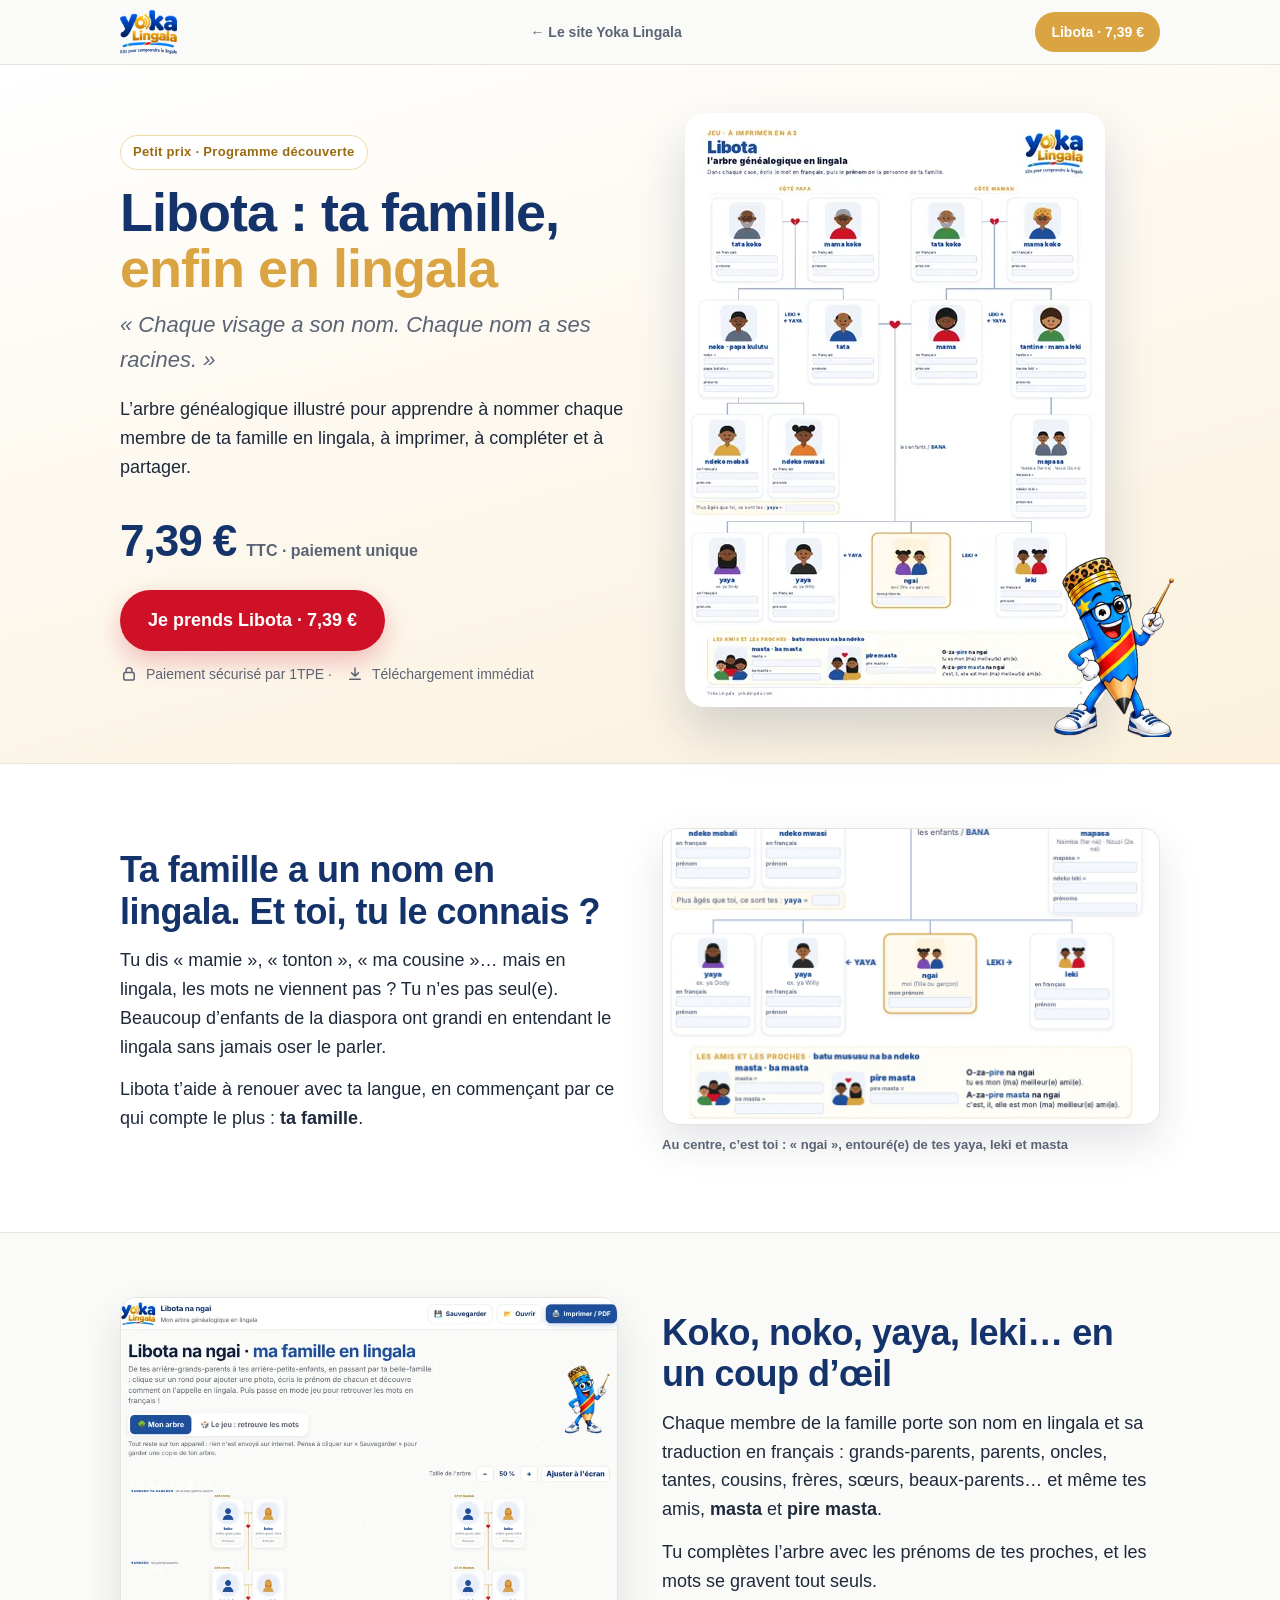
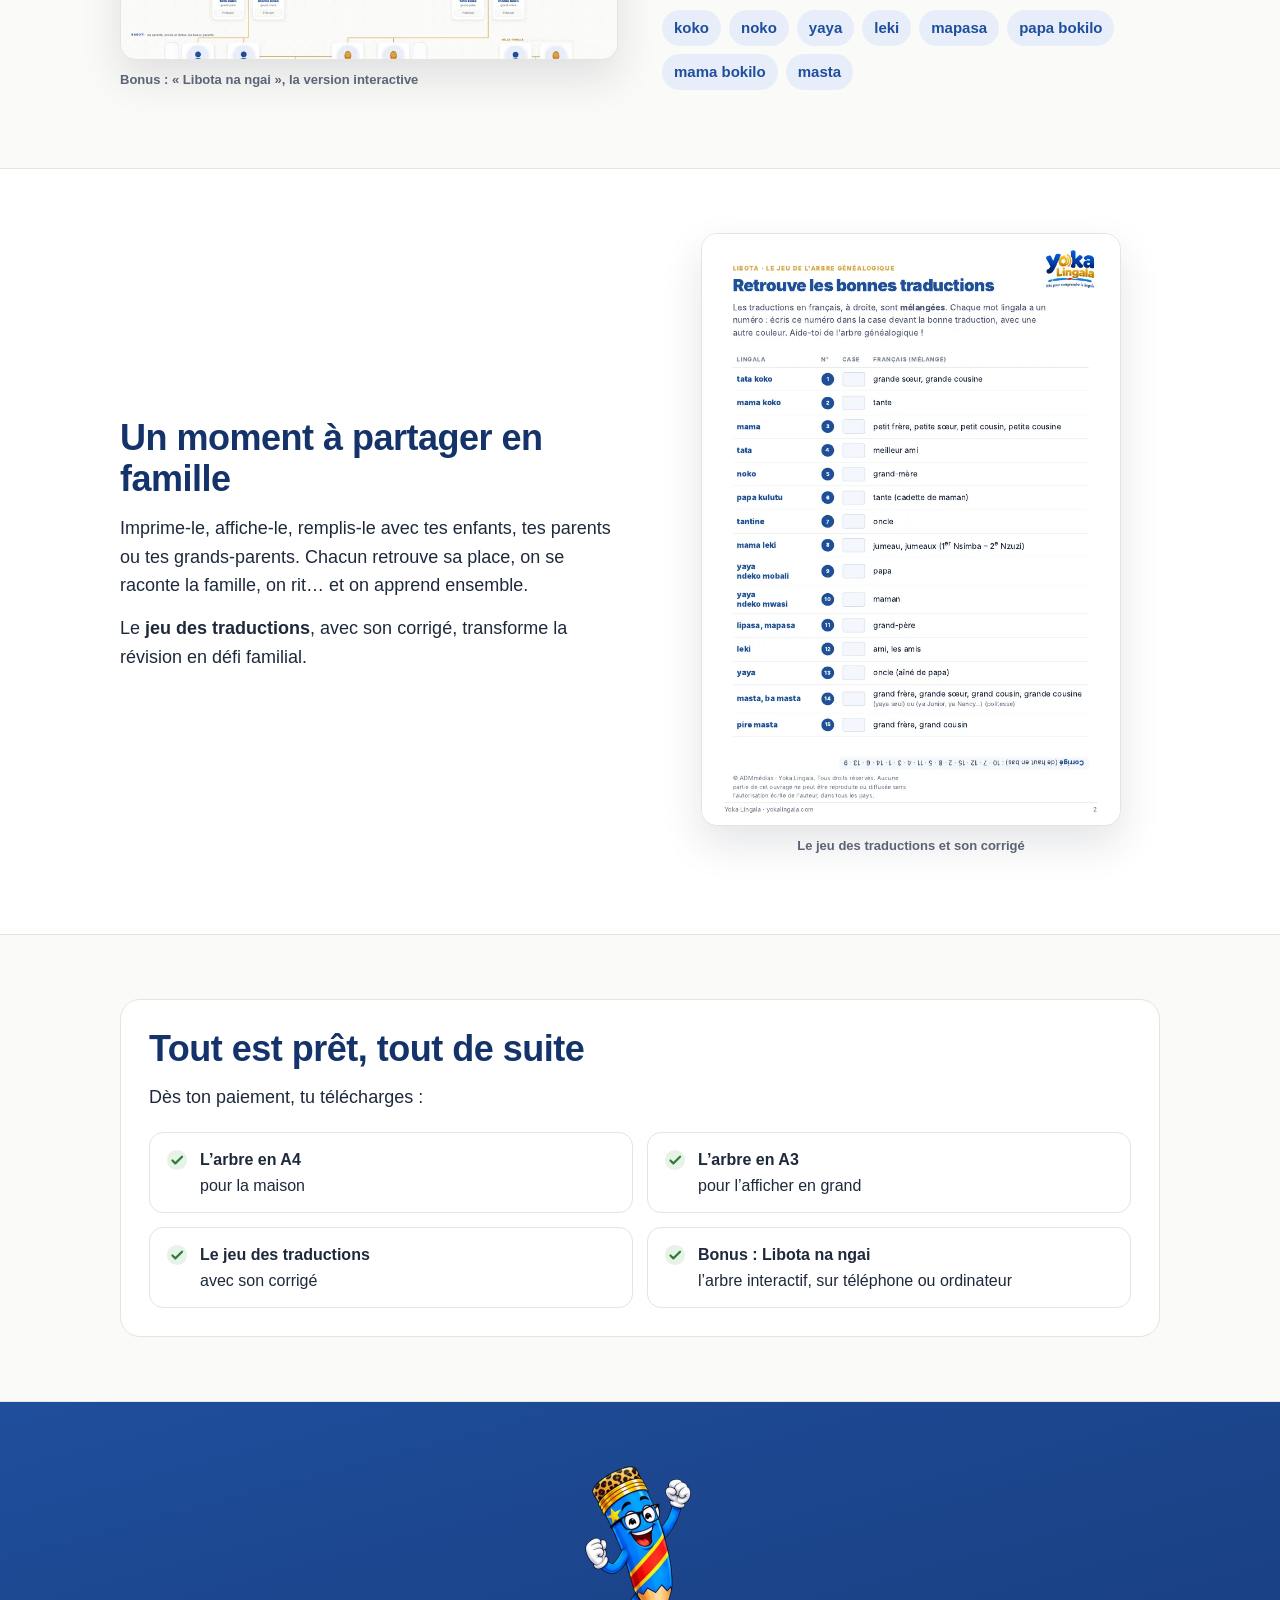
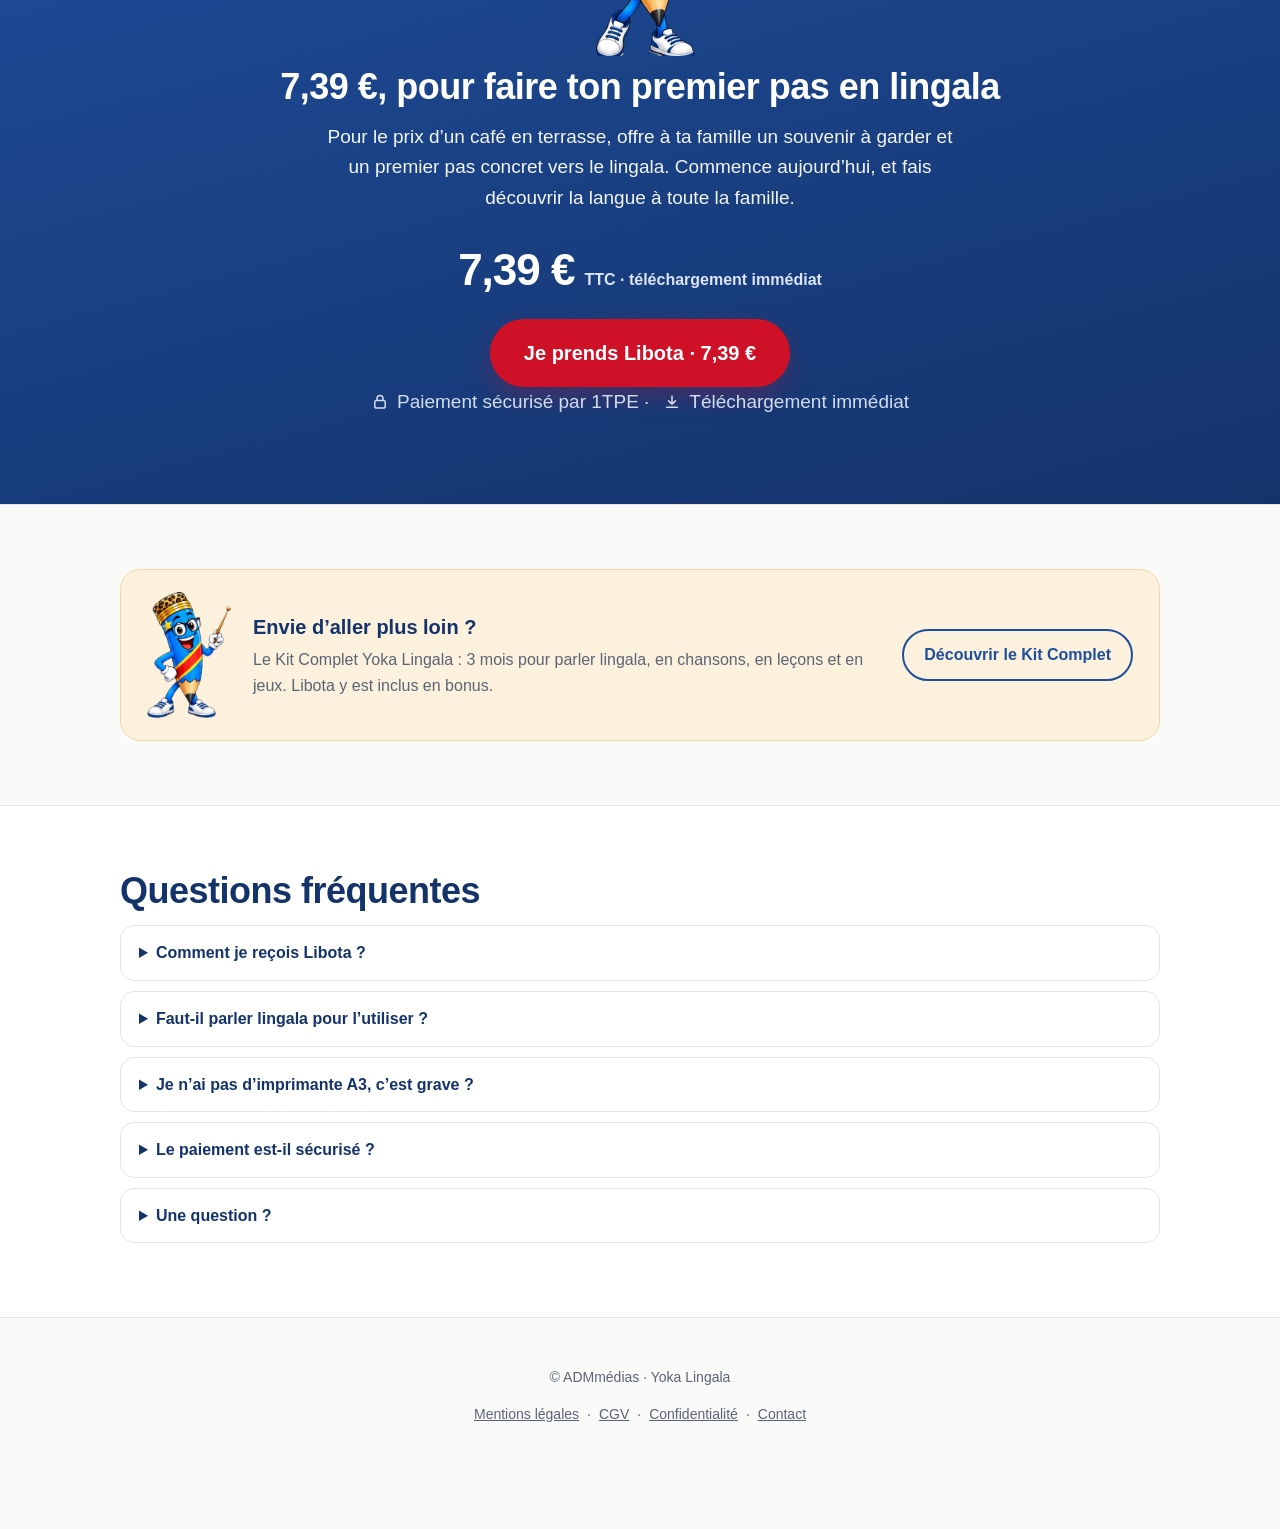
==== libota/index.html @ 0ac4ad13 "Mise en ligne du site Yoka Lingala" ====
<!doctype html>
<html lang="fr">
<head>
<meta charset="UTF-8">
<meta name="viewport" content="width=device-width, initial-scale=1">
<title>Libota · l’arbre généalogique en lingala à imprimer | Yoka Lingala</title>
<meta name="description" content="Libota : apprends à nommer chaque membre de ta famille en lingala. Arbre généalogique illustré à imprimer (A4 et A3), jeu des traductions et version interactive. 7,39 €, téléchargement immédiat.">
<meta name="theme-color" content="#1f4e9c">
<meta property="og:title" content="Libota : ta famille, enfin en lingala">
<meta property="og:description" content="Chaque visage a son nom. Chaque nom a ses racines. L’arbre généalogique en lingala à imprimer, 7,39 €.">
<meta property="og:image" content="img/libota.webp">
<link rel="icon" type="image/svg+xml" href="[data-uri]">
<link rel="icon" type="image/png" sizes="32x32" href="[data-uri]">
<link rel="apple-touch-icon" href="[data-uri]">
<style>
:root { --p:#1f4e9c; --p-dark:#14336b; --p-soft:#e8eef9; --gold:#d9a441; --gold-soft:#fbf1dc; --leaf-soft:#e6f3e6; --red:#ce1126;
  --bg:#fafaf8; --text:#1e293b; --muted:#5b6475; --line:#e6e4dc; --card:#fff; --r:20px }
* { box-sizing:border-box }
html { scroll-behavior:smooth }
body { margin:0; background:var(--bg); color:var(--text); font-family:ui-sans-serif,-apple-system,"Segoe UI",Roboto,"Helvetica Neue",Arial,sans-serif; line-height:1.6; -webkit-font-smoothing:antialiased }
img { max-width:100%; display:block }
a { color:var(--p) }
.wrap { max-width:1080px; margin:0 auto; padding:0 20px }
header.top { position:sticky; top:0; z-index:10; background:rgba(250,250,248,.92); backdrop-filter:blur(8px); border-bottom:1px solid var(--line) }
header.top .wrap { display:flex; align-items:center; justify-content:space-between; height:64px; gap:12px }
header.top img { height:44px; width:auto }
header.top .back { font-weight:700; font-size:14px; text-decoration:none; color:var(--muted) }
header.top .mini { display:none; text-decoration:none; background:var(--gold); color:#fff; font-weight:800; font-size:14px; padding:9px 16px; border-radius:99px }
@media (min-width:700px) { header.top .mini { display:inline-block } }
.hero { background:linear-gradient(165deg,#fff 0%,var(--gold-soft) 100%); border-bottom:1px solid var(--line) }
.hero .wrap { display:grid; grid-template-columns:1.05fr .95fr; gap:40px; align-items:center; padding-top:48px; padding-bottom:56px }
@media (max-width:860px) { .hero .wrap { grid-template-columns:1fr; gap:28px; padding-top:28px } }
.tag { display:inline-block; background:#fff; border:1px solid #f0d9a8; color:#9a6a12; font-weight:800; font-size:13px; letter-spacing:.3px; padding:6px 12px; border-radius:99px }
h1 { font-size:clamp(32px,5.2vw,54px); line-height:1.05; letter-spacing:-1px; margin:14px 0 10px; color:var(--p-dark); font-weight:900 }
h1 span { color:var(--gold) }
.slogan { font-size:clamp(18px,2.4vw,22px); font-style:italic; color:var(--muted); margin:0 0 18px }
.lead { font-size:18px; margin:0 0 24px }
.price { display:flex; align-items:baseline; gap:10px; margin-bottom:14px }
.price b { font-size:44px; color:var(--p-dark); font-weight:900; letter-spacing:-1px }
.price span { color:var(--muted); font-weight:600 }
.btn { display:inline-flex; align-items:center; justify-content:center; gap:8px; background:var(--red); color:#fff; text-decoration:none; font-weight:900; font-size:18px; padding:16px 28px; border-radius:99px; box-shadow:0 10px 24px rgba(206,17,38,.25); transition:transform .15s, box-shadow .15s }
.btn:hover { transform:translateY(-2px); box-shadow:0 14px 30px rgba(206,17,38,.3) }
.btn-big { font-size:20px; padding:18px 34px }
.btn.off { background:#9aa3b2; box-shadow:none; pointer-events:none }
.trust { display:flex; flex-wrap:wrap; align-items:center; gap:6px 14px; color:var(--muted); font-size:14px; margin:12px 0 0 }
.trust svg { vertical-align:-3px; margin-right:-6px }
.hero-img { position:relative }
.hero-img img.prod { border-radius:var(--r); box-shadow:0 24px 50px rgba(20,51,107,.18); background:#fff }
.hero-img img.yaya { position:absolute; right:-14px; bottom:-30px; width:120px }
@media (max-width:860px) { .hero-img img.yaya { width:90px; right:-6px; bottom:-20px } }
section.s { padding:64px 0; border-bottom:1px solid var(--line) }
section.s:nth-of-type(even) { background:#fff }
.row { display:grid; grid-template-columns:1fr 1fr; gap:44px; align-items:center }
.row.rev .txt { order:2 }
.row > *, .hero .wrap > * { min-width:0 }
img { height:auto }
@media (max-width:860px) { .row { grid-template-columns:1fr; gap:24px } .row.rev .txt { order:0 } }
h2 { font-size:clamp(26px,3.6vw,36px); line-height:1.15; letter-spacing:-.5px; color:var(--p-dark); margin:0 0 14px; font-weight:900 }
.txt p { font-size:18px; margin:0 0 14px }
.words { display:flex; flex-wrap:wrap; gap:8px; margin:6px 0 0 }
.words span { background:var(--p-soft); color:var(--p); font-weight:800; border-radius:99px; padding:6px 12px; font-size:15px }
.shot { border-radius:16px; border:1px solid var(--line); box-shadow:0 18px 40px rgba(30,41,59,.12); background:#fff }
.shot.page { width:100%; max-width:420px; margin:0 auto }
.pill { display:inline-block; margin-top:10px; font-size:13px; font-weight:700; color:var(--muted) }
.box { background:var(--card); border:1px solid var(--line); border-radius:var(--r); padding:28px }
.get { display:grid; grid-template-columns:repeat(2,1fr); gap:14px; margin:20px 0 0; padding:0; list-style:none }
@media (max-width:640px) { .get { grid-template-columns:1fr } }
.get li { display:flex; gap:12px; align-items:flex-start; background:#fff; border:1px solid var(--line); border-radius:14px; padding:14px 16px; font-size:16px }
.get li svg { flex:none; margin-top:2px }
.get b { display:block }
section.s.final { text-align:center; background:linear-gradient(165deg,var(--p) 0%,var(--p-dark) 100%); color:#fff }
.final h2 { color:#fff }
.final p { font-size:19px; max-width:640px; margin:0 auto 22px; opacity:.95 }
.final .price { justify-content:center } .final .price b { color:#fff } .final .price span { color:#dbe5f7 }
.final .trust { justify-content:center; color:#dbe5f7 }
.final img.yaya { width:110px; margin:0 auto 10px }
.upsell { display:grid; grid-template-columns:auto 1fr auto; gap:22px; align-items:center; background:var(--gold-soft); border:1px solid #f0d9a8; border-radius:var(--r); padding:22px 26px }
@media (max-width:760px) { .upsell { grid-template-columns:1fr; text-align:center } .upsell img { margin:0 auto } }
.upsell img { width:84px }
.upsell h3 { margin:0 0 4px; color:var(--p-dark); font-size:20px }
.upsell p { margin:0; color:var(--muted) }
.btn-o { display:inline-block; border:2px solid var(--p); color:var(--p); font-weight:800; text-decoration:none; padding:11px 20px; border-radius:99px; white-space:nowrap }
.faq details { background:#fff; border:1px solid var(--line); border-radius:14px; padding:14px 18px; margin-bottom:10px }
.faq summary { font-weight:800; cursor:pointer; color:var(--p-dark) }
.faq p { margin:10px 0 0; color:var(--muted) }
footer { padding:34px 0 90px; color:var(--muted); font-size:14px; text-align:center }
footer a { color:var(--muted); margin:0 8px }
.sticky { position:fixed; left:0; right:0; bottom:0; z-index:20; background:#fff; border-top:1px solid var(--line); padding:10px 16px; display:flex; align-items:center; justify-content:space-between; gap:12px; transform:translateY(110%); transition:transform .25s }
.sticky.on { transform:none }
.sticky b { color:var(--p-dark) }
.sticky .btn { font-size:16px; padding:12px 20px }
@media (min-width:861px) { .sticky { display:none } }
</style>
</head>
<body>
<header class="top"><div class="wrap">
  <a href="/" aria-label="Yoka Lingala, accueil"><img src="[data-uri]" alt="Yoka Lingala"></a>
  <div><a class="back" href="/">← Le site Yoka Lingala</a></div>
  <a class="mini buy" href="https://1tpe.net/gopay.php?dat=admmedias_admmedias_10&amp;tk=" rel="noopener">Libota · 7,39 €</a>
</div></header>

<section class="hero"><div class="wrap">
  <div>
    <span class="tag">Petit prix · Programme découverte</span>
    <h1>Libota&nbsp;: ta famille, <span>enfin en lingala</span></h1>
    <p class="slogan">« Chaque visage a son nom. Chaque nom a ses racines. »</p>
    <p class="lead">L’arbre généalogique illustré pour apprendre à nommer chaque membre de ta famille en lingala, à imprimer, à compléter et à partager.</p>
    <div class="price"><b>7,39 €</b><span>TTC · paiement unique</span></div>
    <a class="btn buy" href="https://1tpe.net/gopay.php?dat=admmedias_admmedias_10&amp;tk=" rel="noopener">Je prends Libota · 7,39 €</a><p class="trust"><svg viewBox="0 0 24 24" width="18" height="18" aria-hidden="true"><rect x="5" y="10" width="14" height="10" rx="2.5" fill="none" stroke="currentColor" stroke-width="2"/><path d="M8 10V7.5a4 4 0 0 1 8 0V10" fill="none" stroke="currentColor" stroke-width="2"/></svg> Paiement sécurisé par 1TPE · <svg viewBox="0 0 24 24" width="18" height="18" aria-hidden="true"><path d="M12 4v11m0 0l-4.5-4.5M12 15l4.5-4.5M5 19h14" fill="none" stroke="currentColor" stroke-width="2" stroke-linecap="round" stroke-linejoin="round"/></svg> Téléchargement immédiat</p>
  </div>
  <div class="hero-img"><img class="prod" src="img/libota.webp" alt="Libota, l’arbre généalogique en lingala à imprimer" width="420" height="338"><img class="yaya" src="[data-uri]" alt=""></div>
</div></section>

<section class="s"><div class="wrap row">
  <div class="txt">
    <h2>Ta famille a un nom en lingala. Et toi, tu le connais&nbsp;?</h2>
    <p>Tu dis « mamie », « tonton », « ma cousine »… mais en lingala, les mots ne viennent pas&nbsp;? Tu n’es pas seul(e). Beaucoup d’enfants de la diaspora ont grandi en entendant le lingala sans jamais oser le parler.</p>
    <p>Libota t’aide à renouer avec ta langue, en commençant par ce qui compte le plus&nbsp;: <b>ta famille</b>.</p>
  </div>
  <div><img class="shot" src="img/detail.webp" alt="Détail de l’arbre : la case ngai, les frères et sœurs, et les amis" loading="lazy" width="1000" height="593"><p class="pill">Au centre, c’est toi&nbsp;: « ngai », entouré(e) de tes yaya, leki et masta</p></div>
</div></section>

<section class="s"><div class="wrap row rev">
  <div class="txt">
    <h2>Koko, noko, yaya, leki… en un coup d’œil</h2>
    <p>Chaque membre de la famille porte son nom en lingala et sa traduction en français&nbsp;: grands-parents, parents, oncles, tantes, cousins, frères, sœurs, beaux-parents… et même tes amis, <b>masta</b> et <b>pire masta</b>.</p>
    <p>Tu complètes l’arbre avec les prénoms de tes proches, et les mots se gravent tout seuls.</p>
    <div class="words"><span>koko</span><span>noko</span><span>yaya</span><span>leki</span><span>mapasa</span><span>papa bokilo</span><span>mama bokilo</span><span>masta</span></div>
  </div>
  <div><img class="shot" src="img/interactif.webp" alt="Libota na ngai, la version interactive de l’arbre" loading="lazy" width="900" height="655"><p class="pill">Bonus&nbsp;: « Libota na ngai », la version interactive</p></div>
</div></section>

<section class="s"><div class="wrap row">
  <div class="txt">
    <h2>Un moment à partager en famille</h2>
    <p>Imprime-le, affiche-le, remplis-le avec tes enfants, tes parents ou tes grands-parents. Chacun retrouve sa place, on se raconte la famille, on rit… et on apprend ensemble.</p>
    <p>Le <b>jeu des traductions</b>, avec son corrigé, transforme la révision en défi familial.</p>
  </div>
  <div><img class="shot page" src="img/jeu.webp" alt="Aperçu du jeu des traductions" loading="lazy" width="420" height="594"><p class="pill" style="text-align:center;width:100%">Le jeu des traductions et son corrigé</p></div>
</div></section>

<section class="s"><div class="wrap">
  <div class="box">
    <h2>Tout est prêt, tout de suite</h2>
    <p style="font-size:18px;margin:0">Dès ton paiement, tu télécharges&nbsp;:</p>
    <ul class="get">
      <li><svg viewBox="0 0 24 24" width="22" height="22" aria-hidden="true"><circle cx="12" cy="12" r="11" fill="#e6f3e6"/><path d="M7 12.5l3.2 3.2L17.5 8.5" fill="none" stroke="#2f7d3a" stroke-width="2.4" stroke-linecap="round" stroke-linejoin="round"/></svg><div><b>L’arbre en A4</b>pour la maison</div></li>
      <li><svg viewBox="0 0 24 24" width="22" height="22" aria-hidden="true"><circle cx="12" cy="12" r="11" fill="#e6f3e6"/><path d="M7 12.5l3.2 3.2L17.5 8.5" fill="none" stroke="#2f7d3a" stroke-width="2.4" stroke-linecap="round" stroke-linejoin="round"/></svg><div><b>L’arbre en A3</b>pour l’afficher en grand</div></li>
      <li><svg viewBox="0 0 24 24" width="22" height="22" aria-hidden="true"><circle cx="12" cy="12" r="11" fill="#e6f3e6"/><path d="M7 12.5l3.2 3.2L17.5 8.5" fill="none" stroke="#2f7d3a" stroke-width="2.4" stroke-linecap="round" stroke-linejoin="round"/></svg><div><b>Le jeu des traductions</b>avec son corrigé</div></li>
      <li><svg viewBox="0 0 24 24" width="22" height="22" aria-hidden="true"><circle cx="12" cy="12" r="11" fill="#e6f3e6"/><path d="M7 12.5l3.2 3.2L17.5 8.5" fill="none" stroke="#2f7d3a" stroke-width="2.4" stroke-linecap="round" stroke-linejoin="round"/></svg><div><b>Bonus&nbsp;: Libota na ngai</b>l’arbre interactif, sur téléphone ou ordinateur</div></li>
    </ul>
  </div>
</div></section>

<section class="s final"><div class="wrap">
  <img class="yaya" src="[data-uri]" alt="">
  <h2>7,39&nbsp;€, pour faire ton premier pas en lingala</h2>
  <p>Pour le prix d’un café en terrasse, offre à ta famille un souvenir à garder et un premier pas concret vers le lingala. Commence aujourd’hui, et fais découvrir la langue à toute la famille.</p>
  <div class="price"><b>7,39 €</b><span>TTC · téléchargement immédiat</span></div>
  <a class="btn btn-big buy" href="https://1tpe.net/gopay.php?dat=admmedias_admmedias_10&amp;tk=" rel="noopener">Je prends Libota · 7,39 €</a><p class="trust"><svg viewBox="0 0 24 24" width="18" height="18" aria-hidden="true"><rect x="5" y="10" width="14" height="10" rx="2.5" fill="none" stroke="currentColor" stroke-width="2"/><path d="M8 10V7.5a4 4 0 0 1 8 0V10" fill="none" stroke="currentColor" stroke-width="2"/></svg> Paiement sécurisé par 1TPE · <svg viewBox="0 0 24 24" width="18" height="18" aria-hidden="true"><path d="M12 4v11m0 0l-4.5-4.5M12 15l4.5-4.5M5 19h14" fill="none" stroke="currentColor" stroke-width="2" stroke-linecap="round" stroke-linejoin="round"/></svg> Téléchargement immédiat</p>
</div></section>

<section class="s"><div class="wrap">
  <div class="upsell">
    <img src="[data-uri]" alt="">
    <div><h3>Envie d’aller plus loin&nbsp;?</h3><p>Le Kit Complet Yoka Lingala&nbsp;: 3 mois pour parler lingala, en chansons, en leçons et en jeux. Libota y est inclus en bonus.</p></div>
    <a class="btn-o" href="/#kit-complet">Découvrir le Kit Complet</a>
  </div>
</div></section>

<section class="s faq"><div class="wrap">
  <h2>Questions fréquentes</h2>
  <details><summary>Comment je reçois Libota&nbsp;?</summary><p>Juste après le paiement, tu accèdes au téléchargement des fichiers. Ils sont à toi&nbsp;: tu peux les imprimer autant de fois que tu veux, pour ta famille.</p></details>
  <details><summary>Faut-il parler lingala pour l’utiliser&nbsp;?</summary><p>Non. Chaque mot lingala est accompagné de sa traduction en français. Libota est fait pour découvrir la langue en douceur.</p></details>
  <details><summary>Je n’ai pas d’imprimante A3, c’est grave&nbsp;?</summary><p>Pas du tout&nbsp;: tu as aussi la version A4. Le A3 se fait facilement imprimer en boutique de reprographie si tu veux l’afficher en grand.</p></details>
  <details><summary>Le paiement est-il sécurisé&nbsp;?</summary><p>Oui. Le paiement se fait sur 1TPE, une plateforme de paiement sécurisée.</p></details>
  <details><summary>Une question&nbsp;?</summary><p>Écris-nous à <a href="mailto:contact@yokalingala.com">contact@yokalingala.com</a>, on te répond rapidement.</p></details>
</div></section>

<footer><div class="wrap">
  <p>© ADMmédias · Yoka Lingala</p>
  <p><a href="/#mentions">Mentions légales</a>·<a href="/#cgv">CGV</a>·<a href="/#confidentialite">Confidentialité</a>·<a href="mailto:contact@yokalingala.com">Contact</a></p>
</div></footer>

<div class="sticky" id="sticky"><div><b>Libota</b> · 7,39 €</div><a class="btn buy" href="https://1tpe.net/gopay.php?dat=admmedias_admmedias_10&amp;tk=" rel="noopener">Je prends Libota</a></div>

<script>
(function(){
  var ok = "https://1tpe.net/gopay.php?dat=admmedias_admmedias_10&amp;tk=".indexOf("http") === 0;
  if(!ok){ document.querySelectorAll(".buy").forEach(function(a){ a.classList.add("off"); a.removeAttribute("href"); a.textContent = "Bientôt disponible"; }); }
  var st = document.getElementById("sticky"), hero = document.querySelector(".hero");
  function onS(){ st.classList.toggle("on", window.scrollY > hero.offsetHeight - 80); }
  window.addEventListener("scroll", onS, {passive:true}); onS();
})();
</script>
</body>
</html>
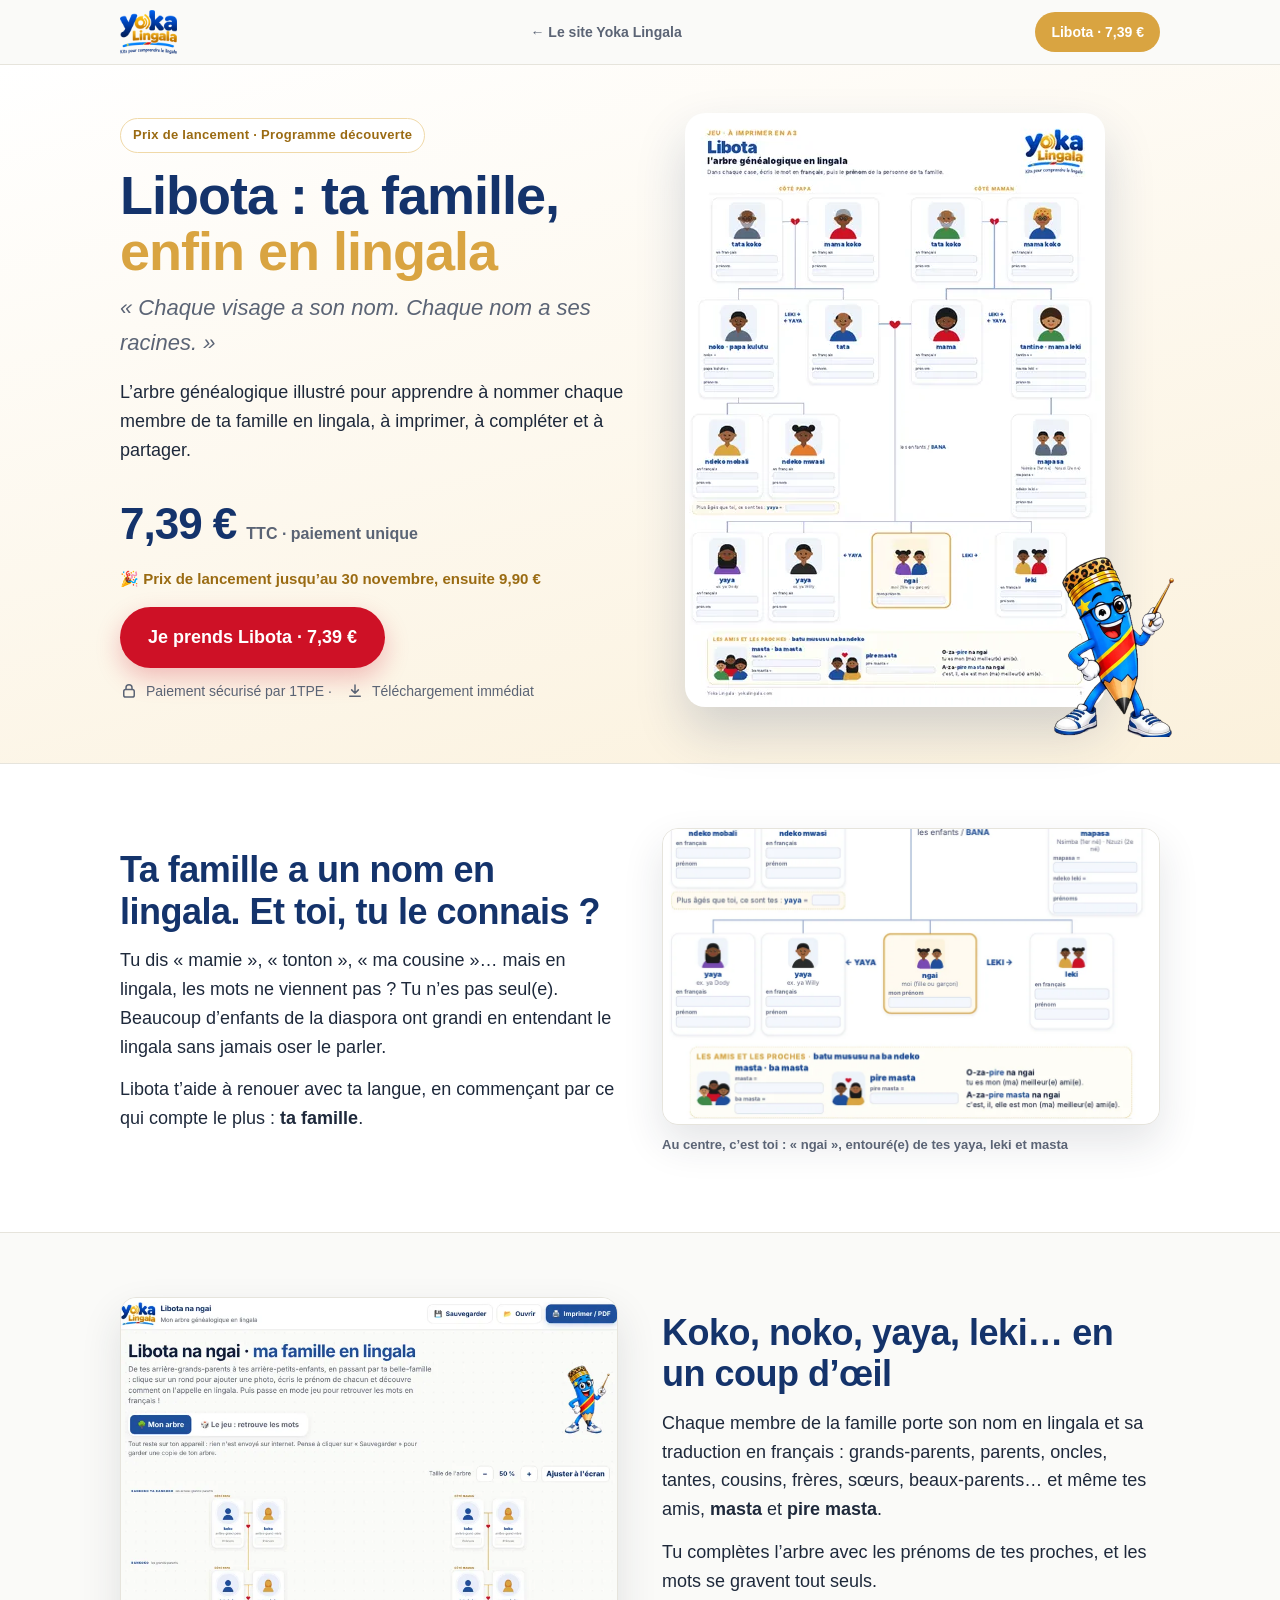
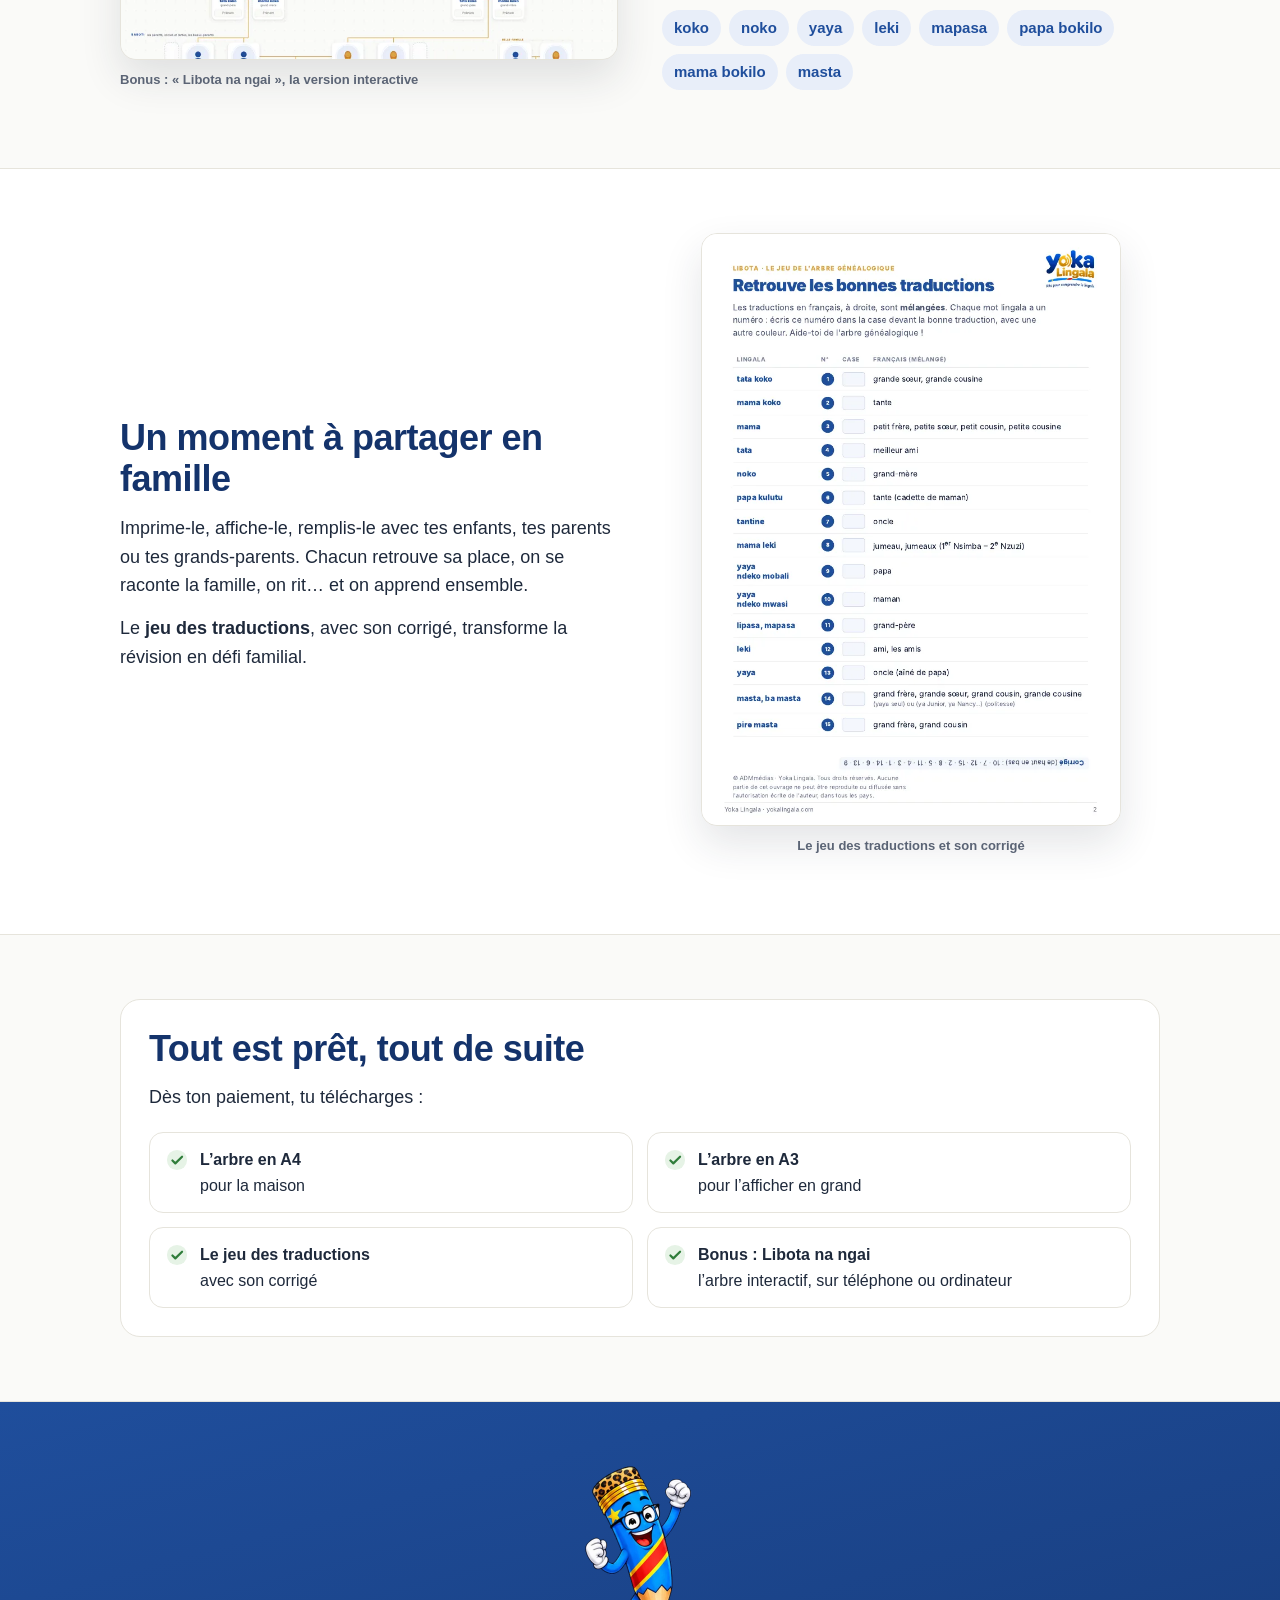
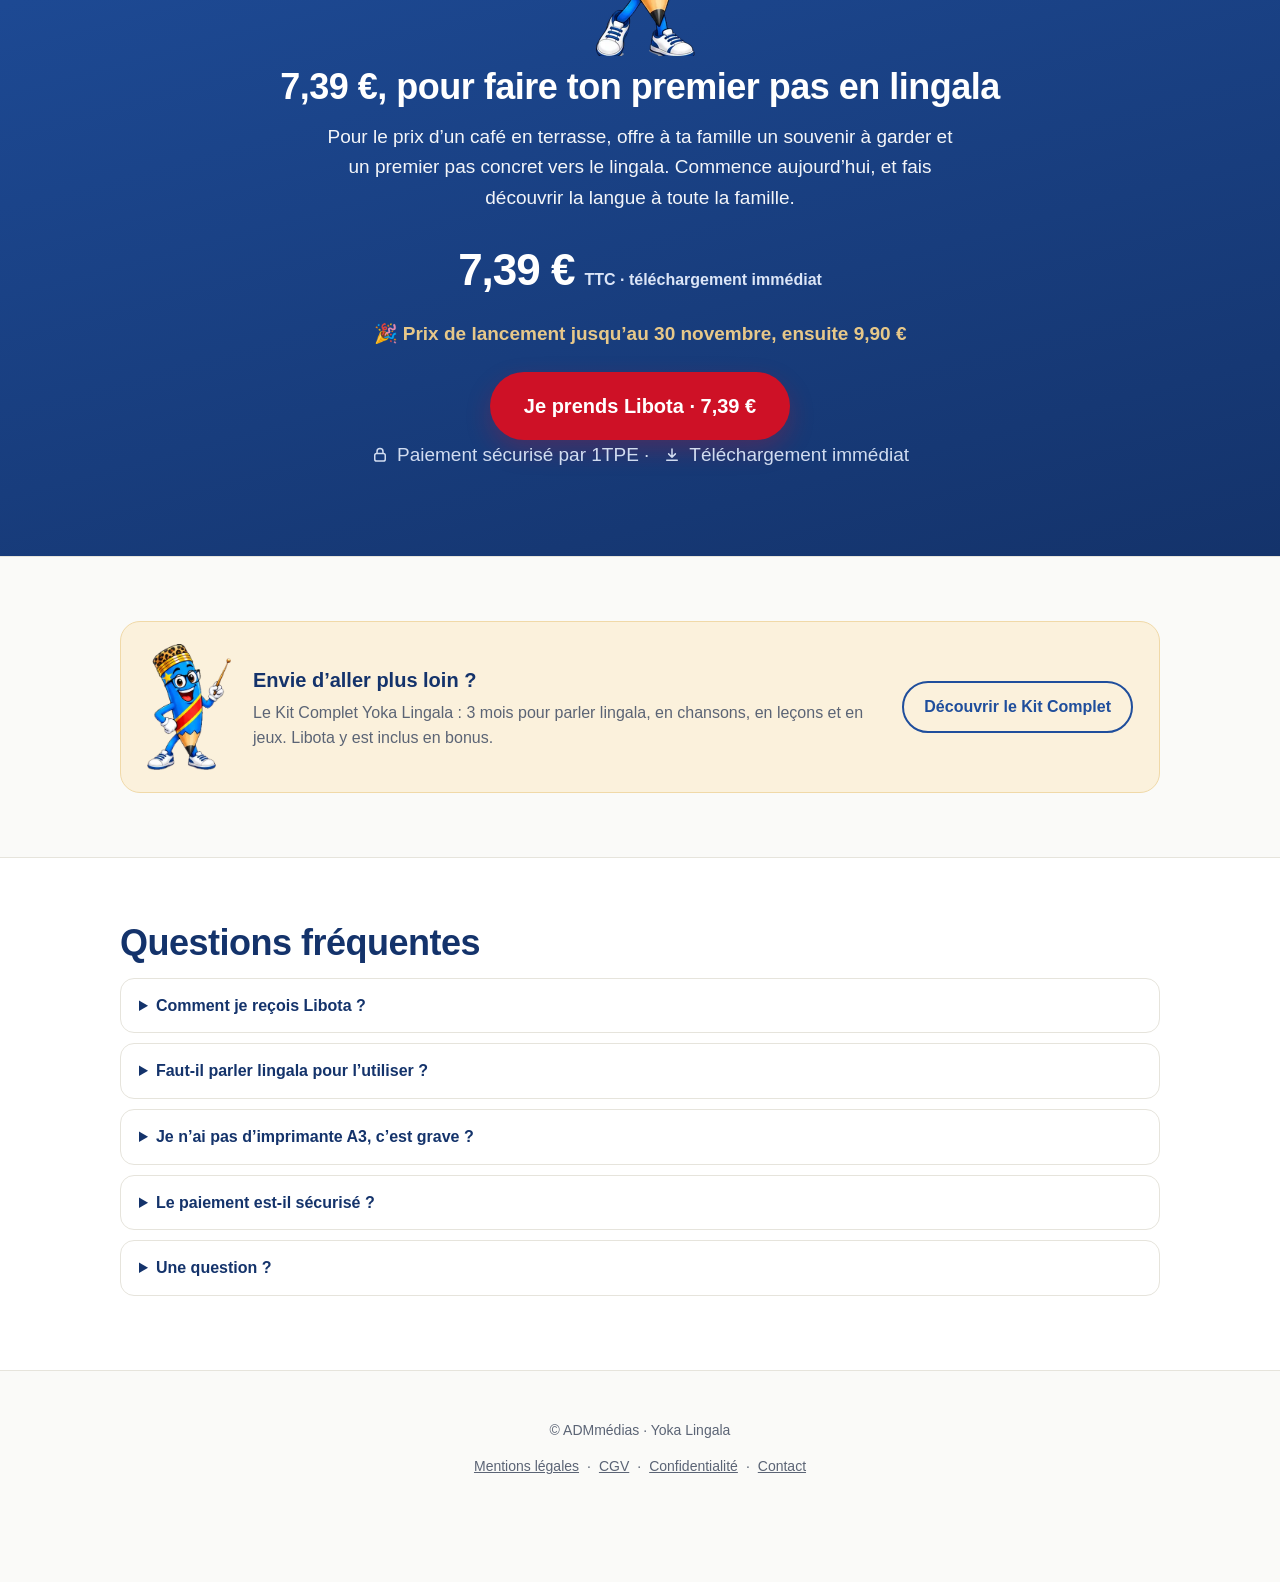
==== commit 51cd3f36: "Add files via upload" ====
--- a/libota/index.html
+++ b/libota/index.html
@@ -38,6 +38,7 @@
 .price { display:flex; align-items:baseline; gap:10px; margin-bottom:14px }
 .price b { font-size:44px; color:var(--p-dark); font-weight:900; letter-spacing:-1px }
 .price span { color:var(--muted); font-weight:600 }
+.launch { margin:-6px 0 16px; font-weight:700; color:#9a6b12; font-size:15px } .final .launch { color:#f3d08a }
 .btn { display:inline-flex; align-items:center; justify-content:center; gap:8px; background:var(--red); color:#fff; text-decoration:none; font-weight:900; font-size:18px; padding:16px 28px; border-radius:99px; box-shadow:0 10px 24px rgba(206,17,38,.25); transition:transform .15s, box-shadow .15s }
 .btn:hover { transform:translateY(-2px); box-shadow:0 14px 30px rgba(206,17,38,.3) }
 .btn-big { font-size:20px; padding:18px 34px }
@@ -101,11 +102,12 @@
 
 <section class="hero"><div class="wrap">
   <div>
-    <span class="tag">Petit prix · Programme découverte</span>
+    <span class="tag">Prix de lancement · Programme découverte</span>
     <h1>Libota&nbsp;: ta famille, <span>enfin en lingala</span></h1>
     <p class="slogan">« Chaque visage a son nom. Chaque nom a ses racines. »</p>
     <p class="lead">L’arbre généalogique illustré pour apprendre à nommer chaque membre de ta famille en lingala, à imprimer, à compléter et à partager.</p>
     <div class="price"><b>7,39 €</b><span>TTC · paiement unique</span></div>
+    <p class="launch">🎉 Prix de lancement jusqu’au 30 novembre, ensuite 9,90&nbsp;€</p>
     <a class="btn buy" href="https://1tpe.net/gopay.php?dat=admmedias_admmedias_10&amp;tk=" rel="noopener">Je prends Libota · 7,39 €</a><p class="trust"><svg viewBox="0 0 24 24" width="18" height="18" aria-hidden="true"><rect x="5" y="10" width="14" height="10" rx="2.5" fill="none" stroke="currentColor" stroke-width="2"/><path d="M8 10V7.5a4 4 0 0 1 8 0V10" fill="none" stroke="currentColor" stroke-width="2"/></svg> Paiement sécurisé par 1TPE · <svg viewBox="0 0 24 24" width="18" height="18" aria-hidden="true"><path d="M12 4v11m0 0l-4.5-4.5M12 15l4.5-4.5M5 19h14" fill="none" stroke="currentColor" stroke-width="2" stroke-linecap="round" stroke-linejoin="round"/></svg> Téléchargement immédiat</p>
   </div>
   <div class="hero-img"><img class="prod" src="img/libota.webp" alt="Libota, l’arbre généalogique en lingala à imprimer" width="420" height="338"><img class="yaya" src="[data-uri]" alt=""></div>
@@ -157,6 +159,7 @@
   <h2>7,39&nbsp;€, pour faire ton premier pas en lingala</h2>
   <p>Pour le prix d’un café en terrasse, offre à ta famille un souvenir à garder et un premier pas concret vers le lingala. Commence aujourd’hui, et fais découvrir la langue à toute la famille.</p>
   <div class="price"><b>7,39 €</b><span>TTC · téléchargement immédiat</span></div>
+  <p class="launch">🎉 Prix de lancement jusqu’au 30 novembre, ensuite 9,90&nbsp;€</p>
   <a class="btn btn-big buy" href="https://1tpe.net/gopay.php?dat=admmedias_admmedias_10&amp;tk=" rel="noopener">Je prends Libota · 7,39 €</a><p class="trust"><svg viewBox="0 0 24 24" width="18" height="18" aria-hidden="true"><rect x="5" y="10" width="14" height="10" rx="2.5" fill="none" stroke="currentColor" stroke-width="2"/><path d="M8 10V7.5a4 4 0 0 1 8 0V10" fill="none" stroke="currentColor" stroke-width="2"/></svg> Paiement sécurisé par 1TPE · <svg viewBox="0 0 24 24" width="18" height="18" aria-hidden="true"><path d="M12 4v11m0 0l-4.5-4.5M12 15l4.5-4.5M5 19h14" fill="none" stroke="currentColor" stroke-width="2" stroke-linecap="round" stroke-linejoin="round"/></svg> Téléchargement immédiat</p>
 </div></section>
 
